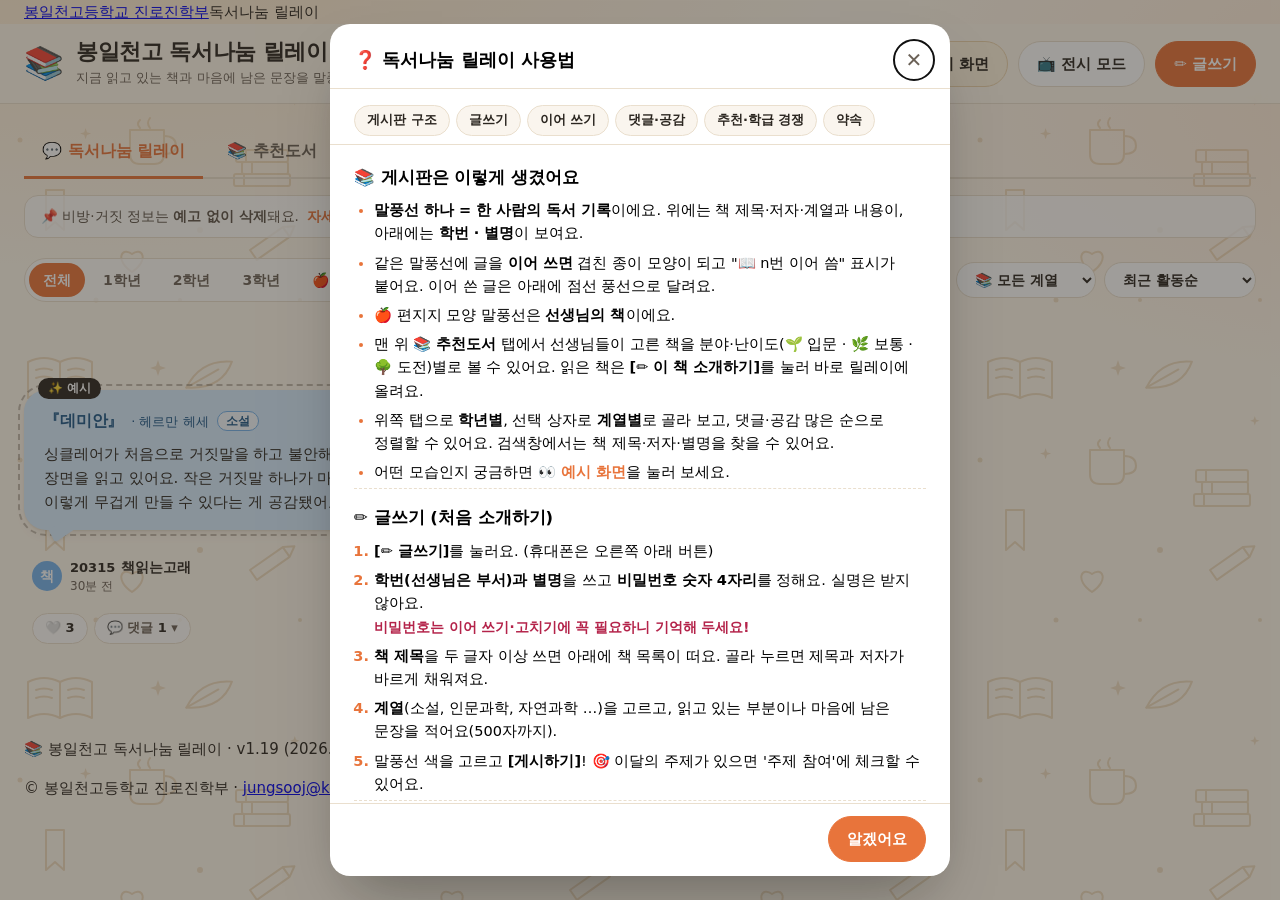
==== index.html @ 6d9e9c43 "진로진학부 공통 스타일 적용: 맨 위 경로 줄, 공통 바닥글, Pretendard를 같은 주소에서 - 글꼴 Pretendard를 jsDelivr 대신 진로진학부 공통 파일 /ass" ====
<!doctype html>
<html lang="ko">
<head>
  <meta charset="utf-8">
  <meta name="viewport" content="width=device-width, initial-scale=1, viewport-fit=cover">
  <meta name="theme-color" content="#fff8ec">
  <meta name="robots" content="noindex, nofollow">
  <title>봉일천고 독서나눔 릴레이</title>
  <link rel="icon" href="img/favicon.svg" type="image/svg+xml">
  <link rel="icon" href="img/favicon-32.png" sizes="32x32" type="image/png">
  <link rel="apple-touch-icon" href="img/apple-touch-icon.png">
  <link rel="stylesheet" href="/assets/site.css?v=1"><!-- 진로진학부 사이트 공통: Pretendard 글꼴·맨 위 경로 줄·바닥글 (2023swhs3rd-a11y.github.io 저장소) -->
  <link rel="stylesheet" href="css/style.css?v=20261029b">
</head>
<body class="board-page">
  <nav class="bon-bar" aria-label="진로진학부 사이트"><div class="bon-bar-in"><a href="/">봉일천고등학교 진로진학부</a><span aria-current="page">독서나눔 릴레이</span></div></nav>
  <header class="topbar">
    <div class="topbar-inner">
      <div class="brand">
        <span class="brand-icon" aria-hidden="true">📚</span>
        <div>
          <h1 id="boardTitle">봉일천고 독서나눔 릴레이</h1>
          <p id="boardSubtitle" class="subtitle"></p>
        </div>
      </div>
      <div class="toolbar">
        <label class="search">
          <span class="sr-only">검색</span>
          <input id="search" type="search" placeholder="책 제목, 저자, 별명 검색" autocomplete="off">
        </label>
        <button class="btn help-btn" type="button" id="helpBtn" title="게시판 사용법">❓ 사용법</button>
        <button class="btn demo-btn" type="button" data-demo-toggle>👀 예시 화면</button>
        <button id="showBtn" class="btn desktop-only" type="button" title="교실 TV에 띄워 말풍선을 하나씩 크게 보여 줘요">📺 전시 모드</button>
        <button id="newBtn" class="btn primary desktop-only" type="button">✏️ 글쓰기</button>
      </div>
    </div>
  </header>

  <main>
    <nav class="main-tabs" role="tablist" aria-label="게시판 메뉴">
      <button type="button" role="tab" data-tab="relay" aria-selected="true">💬 독서나눔 릴레이</button>
      <button type="button" role="tab" data-tab="rec" aria-selected="false">📚 추천도서</button>
    </nav>

    <!-- 추천도서 탭 -->
    <section id="recView" class="rec-view" hidden>
      <div class="rec-head">
        <p class="rec-lead">선생님들이 고른 추천도서예요. 분야와 난이도로 골라 보고, 읽었다면 <b>✏️ 이 책 소개하기</b>로 릴레이에 남겨 주세요.</p>
        <details class="rec-guide">
          <summary>🌱 🌿 🌳 난이도는 어떻게 정했나요?</summary>
          <p>네 가지를 1~3점으로 매겨 더한 점수로 정해요. <b>4~6점 🌱 입문 · 7~9점 🌿 보통 · 10~12점 🌳 도전</b></p>
          <div class="table-wrap"><table class="rec-rubric">
            <thead><tr><th>기준</th><th>1점</th><th>2점</th><th>3점</th></tr></thead>
            <tbody>
              <tr><th>분량</th><td>250쪽 이하</td><td>250~400쪽</td><td>400쪽 넘음</td></tr>
              <tr><th>문장·어휘</th><td>일상어 중심</td><td>개념어가 섞임</td><td>전문 용어·번역 문체</td></tr>
              <tr><th>배경지식</th><td>없어도 읽힘</td><td>교과 수준</td><td>교과를 넘는 지식</td></tr>
              <tr><th>글의 짜임</th><td>이야기 중심</td><td>이야기 + 설명</td><td>논증·이론 중심</td></tr>
            </tbody>
          </table></div>
          <p class="rec-guide-note">‘고1부터’ 같은 <b>대상 학년</b>은 추천 목록을 낸 곳의 표시를 따라요. 난이도는 같은 학년 안에서도 읽기 부담을 비교하기 위한 표시예요.</p>
        </details>
      </div>
      <div class="filter-bar rec-filters">
        <div class="grade-tabs" role="group" aria-label="난이도별 보기">
          <button type="button" data-level="all" aria-pressed="true">전체</button>
          <button type="button" data-level="1" aria-pressed="false">🌱 입문</button>
          <button type="button" data-level="2" aria-pressed="false">🌿 보통</button>
          <button type="button" data-level="3" aria-pressed="false">🌳 도전</button>
        </div>
        <div class="filter-selects">
          <input id="recSearch" type="search" placeholder="제목·저자 검색" aria-label="추천도서 검색" autocomplete="off">
          <select id="recCat" aria-label="분야별 보기" data-categories><option value="">📚 모든 분야</option></select>
          <select id="recSort" aria-label="정렬">
            <option value="new">최근 추가순</option>
            <option value="easy">쉬운 책부터</option>
            <option value="hard">어려운 책부터</option>
            <option value="popular">많이 소개된 순</option>
            <option value="title">가나다순</option>
          </select>
        </div>
      </div>
      <p id="recStatus" class="status" hidden></p>
      <div id="recList" class="rec-list" aria-live="polite"></div>
    </section>

    <div id="relayView">
    <details class="rules-bar">
      <summary>📌 비방·거짓 정보는 <b>예고 없이 삭제</b>돼요. <span class="more">자세히</span></summary>
      <p>독서 나눔이라는 목적에 맞지 않는 글, <b>다른 사람을 비방하는 글</b>, <b>거짓 정보</b> 등은
      관리자가 <b>예고 없이 삭제</b>할 수 있어요. 댓글도 같아요. 서로의 독서를 응원하는 따뜻한 말을 남겨 주세요.</p>
      <p class="rules-note">🏅 <b>독서 배지</b> · 이번 학기에 소개한 책이 3권이면 🥉, 5권이면 🥈, 10권이면 🥇, 서로 다른 계열(기타 제외)의 책을 3가지 이상 소개하면 🌈 배지가 별명 옆에 붙어요.</p>
    </details>
    <div class="board-notice" id="boardNotice" hidden></div>
    <button type="button" class="my-notice" id="myNotice" hidden></button>
    <div class="top-books" id="topBooks" hidden></div>
    <div class="top-books top-classes" id="topClasses" hidden></div>
    <div class="filter-bar" id="filterBar">
      <div class="grade-tabs" role="group" aria-label="학년별 보기">
        <button type="button" data-grade="all" aria-pressed="true">전체</button>
        <button type="button" data-grade="1" aria-pressed="false">1학년</button>
        <button type="button" data-grade="2" aria-pressed="false">2학년</button>
        <button type="button" data-grade="3" aria-pressed="false">3학년</button>
        <button type="button" data-grade="teacher" aria-pressed="false">🍎 선생님</button>
      </div>
      <div class="filter-selects">
        <select id="catFilter" aria-label="계열별 보기"><option value="">📚 모든 계열</option></select>
        <select id="sortSel" aria-label="정렬">
          <option value="recent">최근 활동순</option>
          <option value="new">새 글 순</option>
          <option value="comments">💬 댓글 많은 순</option>
          <option value="likes">❤️ 공감 많은 순</option>
        </select>
      </div>
    </div>
    <div id="demoBanner" class="demo-banner" hidden>
      <span>👀 지금은 <b>예시 화면</b>이에요. 실제 글이 아니라 게시판이 채워지면 어떤 모습인지 보여 드려요.</span>
      <button class="btn small" type="button" data-demo-toggle>← 실제 게시판</button>
    </div>
    <p id="status" class="status" hidden></p>
    <section id="board" class="board" aria-live="polite" aria-busy="true">
      <div class="col"><div class="skeleton"></div><div class="skeleton short"></div></div>
      <div class="col"><div class="skeleton short"></div><div class="skeleton"></div></div>
      <div class="col"><div class="skeleton"></div><div class="skeleton short"></div></div>
    </section>
    </div>
  </main>

  <!-- 교실 전시 모드 -->
  <div id="showcase" class="showcase" hidden role="dialog" aria-label="전시 모드">
    <div class="show-stage" id="showStage"></div>
    <div class="show-bar">
      <span class="show-title" id="showTitle"></span>
      <span class="show-count" id="showCount"></span>
      <button class="btn small" type="button" id="showPrev" aria-label="이전">◀</button>
      <button class="btn small" type="button" id="showPause" aria-label="멈춤">⏸</button>
      <button class="btn small" type="button" id="showNext" aria-label="다음">▶</button>
      <button class="btn small" type="button" id="showClose">✕ 닫기</button>
    </div>
    <div class="show-progress"><span id="showProgress"></span></div>
  </div>

  <footer class="site-footer bon-footer">
    <p>📚 봉일천고 독서나눔 릴레이 · <span data-version></span></p>
    <p>© 봉일천고등학교 진로진학부 · <a href="mailto:jungsooj@korea.kr">jungsooj@korea.kr</a></p>
  </footer>

  <button id="fab" class="fab mobile-only" type="button" aria-label="글쓰기">✏️ 글쓰기</button>

  <!-- 새 글 쓰기 -->
  <dialog id="postDialog" class="sheet">
    <form id="postForm" method="dialog" novalidate>
      <div class="sheet-head">
        <h2>내가 읽고 있는 책 소개하기</h2>
        <button type="button" class="icon-btn" data-close aria-label="닫기">✕</button>
      </div>
      <div class="sheet-body">
        <fieldset>
          <legend>작성자</legend>
          <div class="role-toggle" role="radiogroup" aria-label="작성자 구분">
            <label><input type="radio" name="role" value="student" checked><span>🎒 학생</span></label>
            <label><input type="radio" name="role" value="teacher"><span>🍎 교사</span></label>
          </div>
          <div class="row">
            <label><span data-label id="snoLabel">학번</span> <b class="req">*</b>
              <input name="student_no" inputmode="numeric" maxlength="20" required placeholder="예: 20315">
            </label>
            <label>별명 <b class="req">*</b>
              <input name="author_name" maxlength="20" required placeholder="예: 책읽는고래" autocomplete="off">
            </label>
          </div>
          <div class="row">
            <label>비밀번호 4자리 <b class="req">*</b>
              <input name="pin" type="password" inputmode="numeric" pattern="[0-9]{4}" maxlength="4" required placeholder="숫자 4자리" autocomplete="new-password">
            </label>
          </div>
          <label class="teacher-only">교사 인증 코드 <b class="req">*</b>
            <input name="teacher_code" type="password" maxlength="40" placeholder="관리자에게 받은 교사 인증 코드" autocomplete="off">
          </label>
          <p class="hint">말풍선 아래에 <b>학번(교사는 부서) · 별명</b>이 표시돼요. 실명은 쓰지 마세요.<br>비밀번호는 나중에 내용을 이어 쓸 때 필요해요.</p>
        </fieldset>

        <fieldset>
          <legend>책 소개</legend>
          <div class="row">
            <label>책 제목 <b class="req">*</b>
              <input name="book_title" maxlength="100" required placeholder="책 제목" autocomplete="off">
            </label>
            <label>저자 <b class="req">*</b>
              <input name="book_author" maxlength="50" required placeholder="지은이" autocomplete="off">
            </label>
          </div>
          <label><span data-label>계열</span> <b class="req">*</b>
            <select name="category" required data-categories><option value="">계열을 골라 주세요</option></select>
          </label>
          <label class="topic-join" hidden><input type="checkbox" name="topic_join"> <span>🎯 이달의 주제 <b data-topic></b> 에 참여해요</span></label>
          <label>읽고 있는 내용 · 기억에 남는 문구 <b class="req">*</b>
            <textarea name="quote" maxlength="500" rows="5" required placeholder="지금 읽고 있는 부분이나 마음에 남은 문장을 적어 주세요."></textarea>
            <span class="counter"><span data-count>0</span> / 500</span>
          </label>
        </fieldset>

        <fieldset class="color-field">
          <legend>말풍선 색 <span class="opt">(고르지 않으면 🎲 무작위)</span></legend>
          <div class="swatches" id="swatches"></div>
        </fieldset>
        <p class="teacher-note">🍎 선생님 글은 편지지 모양의 <b>선생님 전용 말풍선</b>으로 보여요.</p>

        <p class="rules-note">📌 독서 나눔 목적에 맞지 않는 글, 타인 비방, 거짓 정보 등은 관리자가 <b>예고 없이 삭제</b>할 수 있어요.</p>
        <p class="form-error" role="alert"></p>
      </div>
      <div class="sheet-foot">
        <button type="button" class="btn" data-close>취소</button>
        <button type="submit" class="btn primary">게시하기</button>
      </div>
    </form>
  </dialog>

  <!-- 이어 쓰기 -->
  <dialog id="addDialog" class="sheet">
    <form id="addForm" method="dialog" novalidate>
      <div class="sheet-head">
        <h2>이어 쓰기</h2>
        <button type="button" class="icon-btn" data-close aria-label="닫기">✕</button>
      </div>
      <div class="sheet-body">
        <p class="add-target" id="addTarget"></p>
        <label>비밀번호 4자리 <b class="req">*</b>
          <input name="pin" type="password" inputmode="numeric" pattern="[0-9]{4}" maxlength="4" required placeholder="처음 글 쓸 때 정한 숫자 4자리" autocomplete="off">
        </label>
        <div class="row">
          <label>책 제목 <b class="req">*</b>
            <input name="book_title" maxlength="100" required autocomplete="off">
          </label>
          <label>저자 <b class="req">*</b>
            <input name="book_author" maxlength="50" required autocomplete="off">
          </label>
        </div>
        <label>계열
          <select name="category" data-categories></select>
        </label>
        <label class="topic-join" hidden><input type="checkbox" name="topic_join"> <span>🎯 이달의 주제 <b data-topic></b> 에 참여해요</span></label>
        <p class="hint">같은 책을 계속 읽고 있다면 그대로 두고, 다른 책으로 넘어갔다면 바꿔 주세요.</p>
        <label>더 읽은 내용 · 새로 남은 문구 <b class="req">*</b>
          <textarea name="quote" maxlength="500" rows="5" required placeholder="새로 읽은 부분이나 생각을 적어 주세요."></textarea>
          <span class="counter"><span data-count>0</span> / 500</span>
        </label>
        <p class="form-error" role="alert"></p>
      </div>
      <div class="sheet-foot">
        <button type="button" class="btn" data-close>취소</button>
        <button type="submit" class="btn primary">이어 쓰기</button>
      </div>
    </form>
  </dialog>

  <!-- 내 글 고치기·지우기 -->
  <dialog id="editDialog" class="sheet">
    <form id="editForm" method="dialog" novalidate>
      <div class="sheet-head">
        <h2>내 글 고치기 · 지우기</h2>
        <button type="button" class="icon-btn" data-close aria-label="닫기">✕</button>
      </div>
      <div class="sheet-body">
        <p class="add-target" id="editTarget"></p>
        <label>비밀번호 4자리 <b class="req">*</b>
          <input name="pin" type="password" inputmode="numeric" pattern="[0-9]{4}" maxlength="4" required placeholder="처음 글 쓸 때 정한 숫자 4자리" autocomplete="off">
        </label>
        <label id="entryPick"><span data-label>고칠 글</span>
          <select name="entry"></select>
        </label>
        <div class="row">
          <label>책 제목 <b class="req">*</b>
            <input name="book_title" maxlength="100" required autocomplete="off">
          </label>
          <label>저자 <b class="req">*</b>
            <input name="book_author" maxlength="50" required autocomplete="off">
          </label>
        </div>
        <label>계열
          <select name="category" data-categories></select>
        </label>
        <label>내용 <b class="req">*</b>
          <textarea name="quote" maxlength="500" rows="5" required></textarea>
          <span class="counter"><span data-count>0</span> / 500</span>
        </label>
        <p class="form-error" role="alert"></p>
      </div>
      <div class="sheet-foot">
        <button type="button" class="btn danger" id="deleteBtn">이 글 지우기</button>
        <span class="spacer"></span>
        <button type="button" class="btn" data-close>취소</button>
        <button type="submit" class="btn primary">고친 내용 저장</button>
      </div>
    </form>
  </dialog>

  <!-- 사용법 -->
  <dialog id="helpDialog" class="sheet help-sheet">
    <form method="dialog">
      <div class="sheet-head">
        <h2>❓ 독서나눔 릴레이 사용법</h2>
        <button type="button" class="icon-btn" data-close aria-label="닫기">✕</button>
      </div>
      <div class="sheet-body help-body">
        <nav class="help-toc" aria-label="사용법 목차">
          <a href="#h-board">게시판 구조</a><a href="#h-write">글쓰기</a><a href="#h-add">이어 쓰기</a>
          <a href="#h-comment">댓글·공감</a><a href="#h-rank">추천·학급 경쟁</a><a href="#h-rule">약속</a>
        </nav>

        <section id="h-board">
          <h3>📚 게시판은 이렇게 생겼어요</h3>
          <ul>
            <li><b>말풍선 하나 = 한 사람의 독서 기록</b>이에요. 위에는 책 제목·저자·계열과 내용이, 아래에는 <b>학번 · 별명</b>이 보여요.</li>
            <li>같은 말풍선에 글을 <b>이어 쓰면</b> 겹친 종이 모양이 되고 "📖 n번 이어 씀" 표시가 붙어요. 이어 쓴 글은 아래에 점선 풍선으로 달려요.</li>
            <li>🍎 편지지 모양 말풍선은 <b>선생님의 책</b>이에요.</li>
            <li>맨 위 <b>📚 추천도서</b> 탭에서 선생님들이 고른 책을 분야·난이도(🌱 입문 · 🌿 보통 · 🌳 도전)별로 볼 수 있어요. 읽은 책은 <b>[✏️ 이 책 소개하기]</b>를 눌러 바로 릴레이에 올려요.</li>
            <li>위쪽 탭으로 <b>학년별</b>, 선택 상자로 <b>계열별</b>로 골라 보고, 댓글·공감 많은 순으로 정렬할 수 있어요. 검색창에서는 책 제목·저자·별명을 찾을 수 있어요.</li>
            <li>어떤 모습인지 궁금하면 <button type="button" class="link-btn" data-demo-help>👀 예시 화면</button>을 눌러 보세요.</li>
          </ul>
        </section>

        <section id="h-write">
          <h3>✏️ 글쓰기 (처음 소개하기)</h3>
          <ol>
            <li><b>[✏️ 글쓰기]</b>를 눌러요. (휴대폰은 오른쪽 아래 버튼)</li>
            <li><b>학번(선생님은 부서)과 별명</b>을 쓰고 <b>비밀번호 숫자 4자리</b>를 정해요. 실명은 받지 않아요.
              <span class="help-warn">비밀번호는 이어 쓰기·고치기에 꼭 필요하니 기억해 두세요!</span></li>
            <li><b>책 제목</b>을 두 글자 이상 쓰면 아래에 책 목록이 떠요. 골라 누르면 제목과 저자가 바르게 채워져요.</li>
            <li><b>계열</b>(소설, 인문과학, 자연과학 …)을 고르고, 읽고 있는 부분이나 마음에 남은 문장을 적어요(500자까지).</li>
            <li>말풍선 색을 고르고 <b>[게시하기]</b>! 🎯 이달의 주제가 있으면 '주제 참여'에 체크할 수 있어요.</li>
          </ol>
        </section>

        <section id="h-add">
          <h3>➕ 이어 쓰기 · 고치기</h3>
          <ul>
            <li>책을 더 읽었다면 새 말풍선을 만들지 말고 <b>내 말풍선의 [+ 이어 쓰기]</b>를 눌러 계속 기록해요. 처음에 정한 비밀번호를 넣으면 돼요.</li>
            <li>다른 책으로 넘어갔다면 이어 쓰기 창에서 <b>책 제목만 바꿔</b> 적어요. 한 말풍선에 내 독서 기록이 차곡차곡 쌓여요.</li>
            <li>잘못 쓴 글은 <b>[✎ 수정]</b>에서 비밀번호를 넣고 고치거나 지울 수 있어요.</li>
            <li>비밀번호를 잊었다면 선생님께 말씀드려 새 비밀번호를 받으세요.</li>
          </ul>
        </section>

        <section id="h-comment">
          <h3>💬 댓글 · ❤️ 공감 · 🚩 신고</h3>
          <ul>
            <li>말풍선 아래 <b>[💬 댓글]</b>을 누르면 댓글을 보고 남길 수 있어요. 학번·별명·비밀번호 4자리를 넣고, 같은 비밀번호로 내 댓글을 지울 수 있어요.</li>
            <li>선생님 댓글에는 <span class="role-chip">🍎 선생님</span> 표시가 붙어요.</li>
            <li><b>❤️</b>를 눌러 친구의 독서를 응원해요. 한 번 더 누르면 취소돼요.</li>
            <li>내 말풍선에 새 댓글이 달리면 <b>같은 기기</b>에서 게시판 위에 알림이 떠요.</li>
            <li>비방하거나 목적에 맞지 않는 글은 <b>🚩</b>로 선생님께 알려 주세요. 신고한 사람은 공개되지 않아요.
              신고가 3건 모이면 선생님이 확인할 때까지 잠시 가려져요.</li>
          </ul>
        </section>

        <section id="h-rank">
          <h3>🏆 추천 · 배지 · 학급 경쟁</h3>
          <ul>
            <li><span class="pin-tag small">📌 선생님 추천</span> 선생님이 고른 글은 게시판 <b>맨 위</b>에 걸려요.</li>
            <li><b>🏆 많이 소개된 책</b>: 여러 친구가 소개한 책 TOP 5예요. 누르면 그 책 글만 모아 봐요.</li>
            <li><b>🏫 참여 많은 반</b>: 글을 쓴 학생이 많은 반 TOP 3를 보여 줘요. 우리 반 친구들이 많이 참여할수록 순위가 올라가요!</li>
            <li><b>🏅 독서 배지</b>: 이번 학기에 소개한 책이 3권이면 🥉, 5권이면 🥈, 10권이면 🥇, 서로 다른 계열 3가지 이상이면 🌈가 별명 옆에 붙어요.</li>
            <li><b>🎯 이달의 주제</b>: 주제가 있는 달에는 게시판 위 [주제 글만 보기]로 주제 참여 글을 모아 볼 수 있어요.</li>
          </ul>
        </section>

        <section id="h-rule">
          <h3>🤝 우리의 약속</h3>
          <ul>
            <li>학번과 별명이 함께 공개돼요. 실명이나 다른 사람을 떠올리게 하는 별명은 쓰지 않아요.</li>
            <li>비방, 거짓 정보, 독서와 관계없는 글은 <b>예고 없이 삭제</b>될 수 있어요.</li>
            <li>서로의 독서를 응원하는 따뜻한 말을 남겨요. 😊</li>
          </ul>
        </section>
      </div>
      <div class="sheet-foot">
        <span class="spacer"></span>
        <button type="button" class="btn primary" data-close>알겠어요</button>
      </div>
    </form>
  </dialog>

  <script src="js/config.js?v=20261029a"></script>
  <script src="js/common.js?v=20261029a"></script>
  <script src="js/examples.js?v=20261029a"></script>
  <script src="js/board.js?v=20261029a"></script>
  <script src="js/recommend.js?v=20261029a"></script>
</body>
</html>
---- css/style.css ----
/* ===== 기본 ===== */
:root {
  --paper: #fff8ec;
  --ink: #2b2620;
  --muted: #6b6157;
  --line: #eadfce;
  --card: #ffffff;
  --accent: #e8743b;
  --accent-ink: #ffffff;
  --danger: #c63d2f;
  --radius: 22px;
  /* 글꼴은 진로진학부 공통 Pretendard(/assets/site.css) */
  --font: var(--bon-font, -apple-system, BlinkMacSystemFont, "Apple SD Gothic Neo", "Malgun Gothic", "맑은 고딕", system-ui, sans-serif);
}

* { box-sizing: border-box; }
html { -webkit-text-size-adjust: 100%; }
body {
  margin: 0;
  background-color: var(--paper);
  background-image:
    radial-gradient(1200px 600px at 10% -10%, rgba(255, 214, 165, .45), transparent 60%),
    radial-gradient(900px 500px at 110% 10%, rgba(255, 190, 150, .25), transparent 60%),
    url("../img/bg-pattern.svg");
  background-attachment: fixed, fixed, scroll;
  color: var(--ink);
  font-family: var(--font);
  font-size: 15px;
  line-height: 1.6;
  word-break: keep-all;
  overflow-wrap: anywhere;
}
button, input, textarea, select { font: inherit; color: inherit; }
.sr-only {
  position: absolute; width: 1px; height: 1px; overflow: hidden;
  clip: rect(0 0 0 0); white-space: nowrap;
}
[hidden] { display: none !important; }

/* ===== 말풍선 색상 ===== */
.c-yellow   { --bg: #fff3b0; --bd: #e9c94a; --tone: #7a5d00; }
.c-pink     { --bg: #ffd9e2; --bd: #f08aa5; --tone: #8f2a47; }
.c-sky      { --bg: #d6ecff; --bd: #74b2ec; --tone: #1d5788; }
.c-mint     { --bg: #d3f5e9; --bd: #5fc9a3; --tone: #146b4f; }
.c-lavender { --bg: #e7ddff; --bd: #a58cf0; --tone: #4b329a; }
.c-peach    { --bg: #ffe2cc; --bd: #f3a06b; --tone: #8a4313; }
.c-lime     { --bg: #e6f6c4; --bd: #a3cf4f; --tone: #4b6a0e; }
.c-gray     { --bg: #ebe9e6; --bd: #b0aaa2; --tone: #4a4540; }

/* ===== 버튼 ===== */
.btn {
  border: 1px solid var(--line); background: var(--card);
  padding: 10px 18px; border-radius: 999px; cursor: pointer;
  font-weight: 600; white-space: nowrap;
}
.btn:hover { background: #fbf4e8; }
.btn.primary { background: var(--accent); border-color: var(--accent); color: var(--accent-ink); }
.btn.primary:hover { filter: brightness(1.05); }
.btn.danger { color: var(--danger); border-color: #f0c5bf; }
.btn:disabled { opacity: .55; cursor: wait; }
.btn.small { padding: 5px 12px; font-size: 13px; }
.icon-btn {
  border: 0; background: transparent; font-size: 20px; width: 40px; height: 40px;
  border-radius: 50%; cursor: pointer; color: var(--muted);
}
.icon-btn:hover { background: rgba(0,0,0,.05); }
.link-btn {
  border: 0; background: transparent; color: var(--tone, var(--accent));
  font-weight: 700; cursor: pointer; padding: 6px 4px; margin-left: auto; font-size: 14px;
}
.link-btn:hover { text-decoration: underline; }

/* ===== 상단 바 ===== */
.topbar {
  position: sticky; top: 0; z-index: 10;
  background: rgba(255, 248, 236, .92);
  backdrop-filter: blur(8px); -webkit-backdrop-filter: blur(8px);
  border-bottom: 1px solid var(--line);
}
.topbar-inner {
  max-width: 1400px; margin: 0 auto; padding: 14px 24px;
  display: flex; align-items: center; gap: 16px; justify-content: space-between;
}
.brand { display: flex; align-items: center; gap: 12px; min-width: 0; }
.brand-icon { font-size: 32px; }
.brand h1 { margin: 0; font-size: 22px; line-height: 1.25; letter-spacing: -0.02em; }
.subtitle { margin: 2px 0 0; color: var(--muted); font-size: 13px; }
.toolbar { display: flex; gap: 10px; align-items: center; }
.search input {
  width: 260px; padding: 10px 16px; border-radius: 999px;
  border: 1px solid var(--line); background: var(--card);
}
.search input:focus { outline: 2px solid var(--accent); outline-offset: 1px; }

main { max-width: 1400px; margin: 0 auto; padding: 24px; }
.status { text-align: center; color: var(--muted); margin: 32px 0; }

/* ===== 게시판 (PC: 여러 줄 벽돌 배치) ===== */
.board { display: flex; gap: 24px; align-items: flex-start; }
.board .col { flex: 1 1 0; min-width: 0; }
.post { margin: 0 0 28px; animation: pop .25s ease-out; }
@keyframes pop { from { opacity: 0; transform: translateY(6px); } }

/* 첫 말풍선 */
.bubble.main {
  position: relative;
  background: var(--bg);
  border-radius: var(--radius);
  padding: 18px 20px 16px;
  box-shadow: 0 1px 2px rgba(60, 40, 10, .08), 0 6px 16px -8px rgba(60, 40, 10, .2);
}
.bubble.main::after { /* 말풍선 꼬리 */
  content: ""; position: absolute; left: 26px; bottom: -11px;
  width: 22px; height: 22px; background: var(--bg);
  border-bottom-right-radius: 4px;
  transform: skewX(-25deg) rotate(45deg) scale(.8);
  box-shadow: 3px 3px 4px -2px rgba(60, 40, 10, .12);
}
/* 이어 쓴 게시물: 겹친 종이처럼 + 테두리 강조 */
.post.has-more .bubble.main {
  border: 2px solid var(--bd);
  box-shadow: 6px 6px 0 -2px var(--bg), 6px 6px 0 0 var(--bd),
              0 6px 16px -8px rgba(60, 40, 10, .25);
}
.post.has-more .bubble.main::after { display: none; }

.badge {
  position: absolute; top: -12px; right: 14px;
  background: var(--card); color: var(--tone);
  border: 2px solid var(--bd); border-radius: 999px;
  font-size: 12px; font-weight: 700; padding: 1px 10px;
}
.book { display: flex; flex-wrap: wrap; align-items: baseline; gap: 2px 8px; margin-bottom: 8px; }
.book-title { font-weight: 800; font-size: 16px; color: var(--tone); letter-spacing: -0.01em; }
.book-author { font-size: 13px; color: var(--tone); }
.book-author::before { content: "· "; }
.quote { margin: 0; white-space: pre-wrap; font-size: 15px; }

/* 이어 쓴 말풍선: 점선 테두리 · 들여쓰기 · 작은 꼬리 방울 */
.thread { list-style: none; margin: 18px 0 0 18px; padding: 0; display: grid; gap: 14px; }
.bubble.more {
  position: relative;
  background: var(--card);
  border: 2px dashed var(--bd);
  border-radius: 6px 20px 20px 20px;
  padding: 12px 16px;
}
.bubble.more::before, .bubble.more::after { /* 생각 방울 */
  content: ""; position: absolute; border-radius: 50%;
  background: var(--card); border: 2px solid var(--bd);
}
.bubble.more::before { width: 10px; height: 10px; left: -14px; top: 4px; }
.bubble.more::after { width: 6px; height: 6px; left: -22px; top: -6px; }
.bubble.more .quote { font-size: 14.5px; }
.bubble.more .book-title { font-size: 14.5px; }
.more-label { display: block; font-size: 12px; font-weight: 700; color: var(--tone); margin-bottom: 4px; }

/* 작성자 줄 */
.who {
  display: flex; align-items: center; gap: 8px;
  margin-top: 16px; padding-left: 8px; font-size: 13px; color: var(--muted);
}
.ident { flex: 1; min-width: 0; line-height: 1.35; }
.ident-line { display: flex; flex-wrap: wrap; align-items: baseline; gap: 0 6px; }
.ident .sno { font-weight: 700; color: var(--ink); font-variant-numeric: tabular-nums; }
.ident time { font-size: 12px; }
.role-chip {
  background: #b5532f; color: #fff; font-size: 11.5px; font-weight: 800;
  padding: 1px 8px; border-radius: 999px; margin-right: 2px; align-self: center;
}
.post:not(.has-more) .who { margin-top: 18px; }
.avatar {
  width: 30px; height: 30px; border-radius: 50%; flex: none;
  display: grid; place-items: center;
  background: var(--bd); color: #fff; font-weight: 800; font-size: 14px;
}
.who .name { font-weight: 700; color: var(--ink); font-size: 14px; }

/* 게시 규칙 안내 (한 줄로 접어 두고 '자세히'로 펼침) */
.rules-bar {
  margin: 0 0 20px; padding: 10px 16px; border-radius: 14px;
  background: rgba(255, 255, 255, .75); border: 1px solid var(--line);
  font-size: 13.5px; color: #5c5248; line-height: 1.55;
}
.rules-bar summary { cursor: pointer; list-style: none; }
.rules-bar summary::-webkit-details-marker { display: none; }
.rules-bar summary .more { color: var(--accent); font-weight: 700; margin-left: 4px; white-space: nowrap; }
.rules-bar[open] summary .more { display: none; }
.rules-bar p { margin: 6px 0 0; }
.rules-note { font-size: 12.5px; color: var(--muted); background: #faf5ee; border-radius: 10px; padding: 8px 10px; margin: 10px 0 0; }

/* 예시 말풍선 */
.post.example .bubble.main { outline: 2px dashed rgba(122, 111, 99, .45); outline-offset: 4px; }
.example-tag {
  position: absolute; top: -12px; left: 14px;
  background: var(--ink); color: #fff; border-radius: 999px;
  font-size: 12px; font-weight: 800; padding: 1px 10px;
}
.post.example .link-btn { opacity: .6; }

/* 예시 화면 */
.demo-btn { background: #fff4df; border-color: #ecd3ac; }
.demo-banner {
  display: flex; align-items: center; justify-content: space-between; gap: 12px; flex-wrap: wrap;
  background: #fff1d6; border: 1px solid #efcf98; border-radius: 16px;
  padding: 12px 16px; margin-bottom: 24px; font-size: 14px;
}
body.demo-mode .fab, body.demo-mode #newBtn { opacity: .5; }

/* ===== 선생님 말풍선: 편지지 모양 · 고정 색 ===== */
.post.teacher {
  --bg: #fffaf0; --bd: #c8955f; --tone: #8a4b1f;
}
.post.teacher .bubble.main {
  border: 2px solid var(--bd);
  border-radius: 10px 26px 10px 26px;
  padding-top: 28px;
  background: var(--bg);
  box-shadow: 0 2px 0 #e9d3b4, 0 10px 22px -10px rgba(120, 70, 20, .45);
}
.post.teacher .bubble.main::after { border-right: 2px solid var(--bd); border-bottom: 2px solid var(--bd); bottom: -12px; }
.post.teacher.has-more .bubble.main { box-shadow: 6px 6px 0 -2px var(--bg), 6px 6px 0 0 var(--bd), 0 10px 22px -10px rgba(120, 70, 20, .45); }
/* 편지지 줄: 글줄마다 아래에 밑줄이 생깁니다 */
.post.teacher .quote {
  line-height: 28px;
  background: repeating-linear-gradient(transparent 0 26px, rgba(200, 149, 95, .35) 26px 27px, transparent 27px 28px);
}
@media (max-width: 640px) { .post.teacher .quote { line-height: 30px; background-size: 100% 30px;
  background-image: repeating-linear-gradient(transparent 0 28px, rgba(200, 149, 95, .35) 28px 29px, transparent 29px 30px); } }
.post.teacher .avatar { background: #fbe3cf; border: 2px solid var(--bd); font-size: 15px; }
.teacher-tag {
  position: absolute; top: -13px; left: 16px;
  background: #b5532f; color: #fff; border-radius: 6px 6px 6px 0;
  font-size: 12px; font-weight: 800; padding: 2px 10px;
  box-shadow: 0 2px 0 #8a3a1e;
}
dialog.sheet.teacher .sheet-head { background: #fff1de; }

/* 학생/교사 선택 */
.role-toggle {
  display: grid; grid-template-columns: 1fr 1fr; gap: 0;
  background: #f6eee2; border-radius: 14px; padding: 4px; margin-bottom: 12px;
}
.sheet .role-toggle label { margin: 0; cursor: pointer; }
.role-toggle input { position: absolute; opacity: 0; pointer-events: none; }
.role-toggle span {
  display: block; text-align: center; padding: 9px; border-radius: 10px;
  font-weight: 700; color: var(--muted); font-size: 15px;
}
.role-toggle input:checked + span { background: #fff; color: var(--ink); box-shadow: 0 1px 4px rgba(0,0,0,.12); }
.role-toggle input[value="teacher"]:checked + span { background: #b5532f; color: #fff; }
.role-toggle input:focus-visible + span { outline: 2px solid var(--accent); }
.teacher-note { display: none; background: #fff1de; border: 1px solid #ecc99b; border-radius: 12px; padding: 10px 12px; font-size: 13.5px; }
form.is-teacher .color-field { display: none; }
.teacher-only { display: none !important; }
form.is-teacher .teacher-only { display: block !important; }

/* 이어 쓰기 · 수정 버튼 */
.who-actions { display: flex; flex-direction: column; align-items: flex-end; margin-left: auto; }
.who-actions .link-btn { margin-left: 0; }
.mini-btn {
  border: 0; background: transparent; color: var(--muted); cursor: pointer;
  font-size: 12px; padding: 2px 4px;
}
.mini-btn:hover { color: var(--ink); text-decoration: underline; }
.sheet-foot .spacer { flex: 1; }
.sheet select {
  display: block; width: 100%; margin-top: 4px; padding: 10px 12px;
  border: 1px solid #ddd2c2; border-radius: 12px; background: #fffdf9; font-size: 16px;
}
form.is-teacher .teacher-note { display: block; }

/* 글쓰기 버튼 (모바일) */
.fab {
  position: fixed; right: 16px; bottom: calc(16px + env(safe-area-inset-bottom));
  z-index: 20; border: 0; border-radius: 999px;
  background: var(--accent); color: #fff; font-weight: 800; font-size: 17px;
  padding: 15px 22px; box-shadow: 0 8px 20px -6px rgba(232, 116, 59, .7);
  cursor: pointer;
}
.mobile-only { display: none; }

/* ===== 글쓰기 창 ===== */
dialog.sheet {
  width: min(620px, calc(100vw - 32px)); max-height: calc(100dvh - 48px);
  padding: 0; border: 0; border-radius: 20px; background: var(--card);
  box-shadow: 0 30px 60px -20px rgba(0,0,0,.35);
}
dialog.sheet::backdrop { background: rgba(43, 38, 32, .45); }
dialog.sheet[open] { display: flex; }
dialog.sheet form { display: flex; flex-direction: column; width: 100%; max-height: inherit; }
.sheet-head {
  display: flex; align-items: center; justify-content: space-between;
  padding: 16px 16px 8px 24px; border-bottom: 1px solid var(--line);
}
.sheet-head h2 { margin: 0; font-size: 18px; }
.sheet-body { padding: 8px 24px 4px; overflow-y: auto; }
.sheet-foot {
  display: flex; justify-content: flex-end; gap: 8px;
  padding: 12px 24px calc(14px + env(safe-area-inset-bottom)); border-top: 1px solid var(--line);
}
dialog.sheet[class*="c-"] .sheet-head { background: var(--bg); border-radius: 20px 20px 0 0; }

fieldset { border: 0; margin: 12px 0 6px; padding: 0; }
legend { font-weight: 800; font-size: 14px; color: var(--accent); margin-bottom: 6px; padding: 0; }
.sheet label { display: block; font-size: 13.5px; font-weight: 600; margin-bottom: 10px; position: relative; }
.row { display: grid; grid-template-columns: 1fr 1fr; gap: 0 12px; }
.req { color: var(--danger); font-weight: 700; }
.opt { color: var(--muted); font-weight: 400; }
.sheet input, .sheet textarea {
  display: block; width: 100%; margin-top: 4px;
  padding: 10px 12px; border: 1px solid #ddd2c2; border-radius: 12px; background: #fffdf9;
  font-size: 16px; /* iOS 확대 방지 */
}
.sheet textarea { resize: vertical; min-height: 120px; line-height: 1.6; }
.sheet input:focus, .sheet textarea:focus { outline: 2px solid var(--accent); outline-offset: 0; border-color: transparent; }
.counter { position: absolute; right: 10px; bottom: 6px; font-size: 12px; color: var(--muted); font-weight: 400; pointer-events: none; }
.hint { font-size: 12.5px; color: var(--muted); margin: 0 0 6px; }
.form-error { color: var(--danger); font-weight: 700; font-size: 14px; min-height: 1.2em; margin: 6px 0; }
.add-target { margin: 10px 0 12px; font-weight: 600; }

.swatches { display: flex; flex-wrap: wrap; gap: 10px; }
.swatch {
  width: 42px; height: 42px; border-radius: 50% 50% 50% 8px; margin: 0 !important;
  background: var(--bg); border: 2px solid var(--bd); cursor: pointer;
  display: grid; place-items: center;
}
.swatch input { position: absolute; opacity: 0; pointer-events: none; }
.swatch:has(input:checked) { outline: 3px solid var(--ink); outline-offset: 2px; }
.swatch:has(input:checked)::after { content: "✓"; font-weight: 900; color: var(--tone); }
.swatch.random { background: conic-gradient(#fff3b0, #ffd6e0, #cfe8ff, #c9f2dd, #e3d7ff, #fff3b0); border-color: #d8cdbd; font-size: 20px; }
.swatch.random:has(input:checked) > span[aria-hidden] { display: none; }
.swatch:has(input:focus-visible) { outline: 3px solid var(--accent); outline-offset: 2px; }

/* 긴 글 접기 */
.quote.clamp {
  display: -webkit-box; -webkit-line-clamp: 6; -webkit-box-orient: vertical; overflow: hidden;
}
.more-read {
  border: 0; background: transparent; color: var(--tone, var(--accent)); font-weight: 700;
  cursor: pointer; padding: 4px 0 0; font-size: 13.5px;
}
.more-read:hover { text-decoration: underline; }

/* 방금 쓴 말풍선 강조 */
.post.flash .bubble.main { animation: flash 2.4s ease-out; }
@keyframes flash {
  0%, 30% { box-shadow: 0 0 0 4px var(--accent), 0 10px 26px -6px rgba(232, 116, 59, .6); }
  100% { box-shadow: 0 0 0 0 rgba(232, 116, 59, 0); }
}

/* 댓글 */
.comments-wrap { margin: 8px 0 0 8px; }
.comment-toggle {
  border: 1px solid var(--line); background: rgba(255, 255, 255, .8); color: var(--muted);
  border-radius: 999px; padding: 4px 12px; font-size: 13px; font-weight: 600; cursor: pointer;
}
.comment-toggle b { color: var(--ink); }
.comment-toggle:hover { background: #fff; color: var(--ink); }
.comments-wrap.open .comment-toggle { background: #fff; border-color: var(--bd, var(--line)); }
.comments-wrap.open {
  background: rgba(255, 255, 255, .88); border: 1px solid var(--line); border-radius: 16px;
  padding: 8px 10px 10px; margin-left: 0;
}
.comment-list { list-style: none; margin: 8px 0 0; padding: 0; display: grid; gap: 8px; }
.comment { border-left: 3px solid var(--bd, var(--line)); padding: 2px 0 2px 10px; font-size: 14px; }
.comment p { margin: 2px 0 0; white-space: pre-wrap; }
.comment-meta { display: flex; flex-wrap: wrap; align-items: baseline; gap: 0 6px; font-size: 12.5px; color: var(--muted); }
.comment-meta b { color: var(--ink); }
.comment-actions { margin-left: auto; white-space: nowrap; }
.comment-empty { color: var(--muted); font-size: 13px; padding: 2px 0; }
.comment-form { margin-top: 10px; }
.comment-form input, .comment-form textarea {
  width: 100%; min-width: 0; padding: 7px 10px; border: 1px solid #ddd2c2; border-radius: 10px;
  background: #fffdf9; font-size: 14px;
}
.comment-form input:focus, .comment-form textarea:focus { outline: 2px solid var(--accent); border-color: transparent; }
.comment-fields { display: grid; grid-template-columns: 1fr 1fr 88px; gap: 6px; margin-bottom: 6px; }
.comment-row { display: flex; gap: 6px; align-items: stretch; }
.comment-row textarea { resize: vertical; min-height: 40px; line-height: 1.5; }
.comment-row .btn { flex: none; }
.comment-form .form-error { font-size: 13px; margin: 4px 0 0; min-height: 0; }

/* 책 계열 */
.cat-chip {
  font-size: 11.5px; font-weight: 700; color: var(--tone, var(--muted));
  background: rgba(255, 255, 255, .7); border: 1px solid var(--bd, var(--line));
  border-radius: 999px; padding: 0 8px; line-height: 1.6; align-self: center;
}

/* 공감 · 댓글 · 신고 줄 */
.react-row { display: flex; align-items: center; gap: 6px; }
.like-btn {
  border: 1px solid var(--line); background: rgba(255, 255, 255, .8); color: var(--muted);
  border-radius: 999px; padding: 4px 12px; font-size: 13px; font-weight: 600; cursor: pointer;
}
.like-btn b { color: var(--ink); }
.like-btn.on { background: #ffe8ec; border-color: #f3a3b4; color: #b4234a; }
.like-btn.on b { color: #b4234a; }
.like-btn:hover { background: #fff; }
.like-btn.on:hover { background: #ffdbe2; }
.report-btn {
  margin-left: auto; border: 0; background: transparent; cursor: pointer;
  font-size: 14px; opacity: .45; padding: 4px 6px; border-radius: 8px;
}
.report-btn:hover { opacity: 1; background: rgba(0, 0, 0, .05); }

/* 학년 탭 · 계열 · 정렬 */
.filter-bar { display: flex; flex-wrap: wrap; align-items: center; justify-content: space-between; gap: 10px; margin: 0 0 22px; }
.grade-tabs { display: flex; gap: 4px; background: rgba(255, 255, 255, .7); border: 1px solid var(--line); border-radius: 999px; padding: 4px; }
.grade-tabs button {
  border: 0; background: transparent; border-radius: 999px; padding: 6px 14px;
  font-weight: 700; font-size: 14px; color: var(--muted); cursor: pointer; white-space: nowrap;
}
.grade-tabs button[aria-pressed="true"] { background: var(--accent); color: #fff; }
.grade-tabs button:not([aria-pressed="true"]):hover { background: #fbf0e0; color: var(--ink); }
.filter-selects { display: flex; gap: 8px; }
.filter-selects select {
  border: 1px solid var(--line); background: var(--card); border-radius: 999px;
  padding: 8px 14px; font-weight: 600; font-size: 14px; cursor: pointer;
}

/* 책 제목 자동완성 */
.book-suggest {
  position: absolute; left: 0; right: 0; top: 100%; z-index: 30; margin: 4px 0 0; padding: 4px;
  list-style: none; background: #fff; border: 1px solid #ddd2c2; border-radius: 12px;
  box-shadow: 0 12px 28px -10px rgba(60, 40, 10, .35); max-height: 320px; overflow-y: auto;
}
.bs-item { display: flex; align-items: center; gap: 10px; padding: 6px 8px; border-radius: 8px; cursor: pointer; font-weight: 400; }
.bs-item:hover, .bs-item.active { background: #fff3e4; }
.bs-item img, .bs-noimg { width: 32px; height: 44px; flex: none; border-radius: 3px; object-fit: cover; background: #f3ece0; display: grid; place-items: center; font-size: 16px; }
.bs-text { display: flex; flex-direction: column; min-width: 0; line-height: 1.35; }
.bs-text b { font-size: 14.5px; }
.bs-text small { color: var(--muted); font-size: 12.5px; overflow: hidden; text-overflow: ellipsis; white-space: nowrap; }
.bs-tag { margin-left: auto; flex: none; font-size: 11px; font-weight: 700; color: var(--accent); border: 1px solid #f3c6aa; border-radius: 999px; padding: 0 7px; }

/* 많이 소개된 책 */
.top-books { display: flex; flex-wrap: wrap; align-items: center; gap: 6px 8px; margin: 0 0 14px; }
.top-label { font-weight: 800; font-size: 14px; margin-right: 2px; white-space: nowrap; }
.top-book {
  border: 1px solid #ecd3ac; background: #fff8ea; border-radius: 999px; padding: 4px 12px 4px 5px;
  font-size: 13.5px; font-weight: 600; cursor: pointer; white-space: nowrap;
}
.top-book b {
  display: inline-grid; place-items: center; width: 20px; height: 20px; margin-right: 4px;
  border-radius: 50%; background: var(--accent); color: #fff; font-size: 12px;
}
.top-book small { color: var(--muted); font-weight: 600; }
.top-book:hover { background: #fff1d6; }
.top-book.on { background: var(--accent); border-color: var(--accent); color: #fff; }
.top-book.on small { color: #ffe9dc; }
.top-book.on b { background: #fff; color: var(--accent); }

/* 교실 전시 모드 */
.showcase {
  position: fixed; inset: 0; z-index: 200; display: flex; flex-direction: column;
  background-color: var(--paper);
  background-image: radial-gradient(1200px 600px at 10% -10%, rgba(255, 214, 165, .5), transparent 60%), url("../img/bg-pattern.svg");
}
body.show-open { overflow: hidden; }
.show-stage { flex: 1; display: grid; place-items: center; padding: 4vh 6vw 2vh; min-height: 0; }
.show-card {
  position: relative; width: min(1100px, 100%); max-height: 100%; overflow: auto;
  background: var(--bg); border-radius: 40px; padding: 5vh 5vw 4vh;
  box-shadow: 0 2px 4px rgba(60, 40, 10, .08), 0 20px 50px -20px rgba(60, 40, 10, .35);
  animation: pop .35s ease-out;
}
.show-card.teacher { --bg: #fffaf0; --bd: #c8955f; --tone: #8a4b1f; border: 3px solid var(--bd); border-radius: 18px 48px 18px 48px; }
.show-card .teacher-tag { font-size: 18px; top: -18px; left: 30px; padding: 4px 14px; }
.show-card .book { gap: 6px 16px; margin-bottom: 2.5vh; }
.show-card .book-title { font-size: clamp(26px, 3.4vw, 46px); }
.show-card .book-author { font-size: clamp(18px, 2vw, 26px); }
.show-card .cat-chip { font-size: clamp(14px, 1.4vw, 18px); padding: 2px 14px; }
.show-quote { margin: 0; white-space: pre-wrap; font-size: clamp(24px, 2.9vw, 40px); line-height: 1.6; font-weight: 500; }
.show-who { margin-top: 3vh; font-size: clamp(18px, 1.8vw, 24px); font-weight: 700; color: var(--tone); display: flex; flex-wrap: wrap; gap: 4px 16px; align-items: baseline; }
.show-more { font-size: .85em; font-weight: 600; color: var(--muted); }
.show-bar { display: flex; align-items: center; gap: 8px; padding: 10px 24px 12px; }
.show-title { font-weight: 800; font-size: 18px; margin-right: auto; }
.show-count { color: var(--muted); font-weight: 700; font-variant-numeric: tabular-nums; margin-right: 8px; }
.show-progress { height: 5px; background: rgba(0, 0, 0, .06); }
.show-progress span { display: block; height: 100%; width: 0; background: var(--accent); }
@keyframes showbar { from { width: 0; } to { width: 100%; } }

/* 불러오는 중 */
.skeleton {
  height: 170px; margin-bottom: 28px; border-radius: var(--radius);
  background: linear-gradient(100deg, #f3e9da 30%, #fbf5ec 50%, #f3e9da 70%) 0 0 / 300% 100%;
  animation: shimmer 1.3s linear infinite;
}
.skeleton.short { height: 110px; }
@keyframes shimmer { to { background-position: -150% 0; } }

/* 확인 창 */
dialog.sheet.ask { width: min(420px, calc(100vw - 32px)); }
.ask h2 { margin: 14px 0 6px; font-size: 18px; }
.ask .ask-msg { margin: 0 0 12px; color: #4a4038; white-space: pre-wrap; }
.ask .ask-input { margin: 0 0 8px; }
.ask .sheet-body { padding-bottom: 8px; }
.btn.danger-fill { background: var(--danger); border-color: var(--danger); color: #fff; }
.btn.danger-fill:hover { filter: brightness(1.08); }

/* 진로진학부 공통 경로 줄·바닥글(/assets/site.css): 이 게시판은 밝은 화면만 있으므로 색을 밝은 값으로 고정 */
.bon-bar, .bon-footer { --bon-card: #ffffff; --bon-line: var(--line); --bon-muted: var(--muted); --bon-text: var(--ink); --bon-brand: #1e3a8a; }
.bon-bar { --bon-max: 1400px; }
.bon-bar-in { padding-inline: 24px; }

/* 아래쪽 버전 · 제작자 정보: 모양은 공통 .bon-footer, 폭만 이 게시판에 맞춘다 */
.site-footer { max-width: 1400px; margin: 8px auto 0; padding: 18px 24px 28px; }

/* 알림 */
#toast {
  position: fixed; left: 50%; bottom: 90px; transform: translate(-50%, 20px);
  background: var(--ink); color: #fff; padding: 10px 18px; border-radius: 999px;
  width: max-content; max-width: calc(100vw - 32px); text-align: center;
  font-weight: 600; opacity: 0; pointer-events: none; transition: .2s; z-index: 100;
}
#toast.show { opacity: 1; transform: translate(-50%, 0); }
#toast.error { background: var(--danger); }

/* ===== 모바일: 한 줄 배치, 큰 글씨, 아래에서 올라오는 입력창 ===== */
@media (max-width: 640px) {
  body { font-size: 16px; }
  .desktop-only { display: none; }
  .mobile-only { display: block; }
  .board-page .topbar { position: static; }
  .board-page .subtitle { display: none; }
  .board[aria-busy] .col + .col { display: none; }
  .filter-bar { margin-bottom: 18px; gap: 8px; }
  .top-books { flex-wrap: nowrap; overflow-x: auto; scrollbar-width: none; padding-bottom: 2px; }
  .grade-tabs { width: 100%; overflow-x: auto; scrollbar-width: none; }
  .grade-tabs button { flex: 1 0 auto; padding: 7px 10px; font-size: 14.5px; }
  .filter-selects { width: 100%; }
  .filter-selects select { flex: 1; min-width: 0; font-size: 16px; padding: 8px 12px; }
  .like-btn, .comment-toggle { font-size: 14px; padding: 6px 13px; }
  .comment-fields input, .comment-form textarea { font-size: 16px; } /* iOS 확대 방지 */
  .comment-fields { grid-template-columns: 1fr 1fr; }
  .comment-fields input[name=pin] { grid-column: 1 / -1; }
  .topbar-inner { flex-direction: column; align-items: stretch; gap: 10px; padding: 12px 16px; }
  .brand-icon { font-size: 26px; }
  .brand h1 { font-size: 20px; }
  .search input { width: 100%; font-size: 16px; }
  .toolbar { display: grid; grid-template-columns: 1fr 1fr; gap: 8px; }
  .toolbar .search { grid-column: 1 / -1; }
  .demo-btn, .help-btn { padding: 9px 12px; }
  main { padding: 18px 16px 24px; }
  .bon-bar-in { padding-inline: 16px; }
  .site-footer { padding: 16px 16px calc(96px + env(safe-area-inset-bottom)); }

  .search { display: block; }
  .post { margin-bottom: 30px; }
  .bubble.main { padding: 18px 18px 16px; }
  .book-title { font-size: 17.5px; }
  .book-author { font-size: 14px; }
  .quote { font-size: 17px; line-height: 1.75; }
  .bubble.more .quote { font-size: 16px; }
  .thread { margin-left: 22px; }
  .who { font-size: 14px; }
  .who .name { font-size: 15px; }
  .link-btn { font-size: 15px; padding: 10px 6px; }

  dialog.sheet {
    width: 100vw; max-width: 100vw; max-height: 92dvh;
    margin: auto 0 0; border-radius: 20px 20px 0 0;
  }
  dialog.sheet[open] { animation: up .22s ease-out; }
  @keyframes up { from { transform: translateY(40px); opacity: .4; } }
  .sheet-body { padding: 8px 16px 4px; }
  .sheet-head { padding: 12px 8px 8px 16px; }
  .sheet-foot { padding-left: 16px; padding-right: 16px; }
  .sheet-foot .btn { flex: 1; padding: 13px; font-size: 16px; }
  dialog.sheet.ask { width: 100vw; }
  .sheet label { font-size: 14.5px; }
  .row { grid-template-columns: 1fr; }
  .swatch { width: 46px; height: 46px; }
}

/* ===== 선생님 추천 (맨 위 고정) ===== */
.pin-tag {
  display: inline-block; margin: 0 0 16px 6px;
  background: var(--accent); color: #fff; border-radius: 999px;
  font-size: 12.5px; font-weight: 800; padding: 3px 12px;
  box-shadow: 0 2px 0 #b9541f;
}
.post.pinned .bubble.main { outline: 3px solid var(--accent); outline-offset: 4px; }

/* ===== 독서 배지 ===== */
.reader-badge { font-size: 14px; line-height: 1; align-self: center; cursor: help; }

/* ===== 내 말풍선 새 댓글 알림 ===== */
.my-notice {
  display: flex; align-items: center; gap: 4px; flex-wrap: wrap; width: 100%;
  margin: 0 0 18px; padding: 12px 16px; border-radius: 14px; cursor: pointer;
  background: #e9f4ff; border: 1px solid #a9cdf2; color: #1d4f7c;
  font: inherit; font-size: 14.5px; text-align: left;
}
.my-notice[hidden] { display: none; }
.my-notice b { color: #0f3d66; }
.my-notice .go { margin-left: auto; font-weight: 700; }
.my-notice:hover { background: #dcedff; }
.new-dot {
  margin-left: 6px; background: #e0365a; color: #fff; border-radius: 999px;
  font-size: 11px; font-weight: 800; padding: 1px 7px;
}

/* ===== 게시판 공지 · 이달의 주제 ===== */
.board-notice {
  display: grid; gap: 6px; margin: 0 0 16px; padding: 12px 16px; border-radius: 14px;
  background: #fff1d6; border: 1px solid #efcf98; color: #5a3d07; font-size: 14.5px; line-height: 1.55;
}
.board-notice[hidden] { display: none; }
.board-notice .bn-topic { display: flex; align-items: center; gap: 8px; flex-wrap: wrap; }
.board-notice .btn { padding: 3px 12px; font-size: 13px; }
.topic-chip {
  font-size: 11.5px; font-weight: 800; color: #fff; background: #d9622b;
  border-radius: 999px; padding: 0 8px; line-height: 1.7; align-self: center;
}
.topic-join {
  display: flex !important; align-items: center; gap: 8px; padding: 10px 12px; border-radius: 12px;
  background: #fff4e6; border: 1px solid #f2c79d; font-weight: 600; cursor: pointer;
}
.topic-join[hidden] { display: none !important; }
.topic-join input { width: 18px; height: 18px; margin: 0; flex: none; accent-color: var(--accent); }

/* ===== 참여 많은 반 ===== */
.top-class {
  border: 1px solid #cfe3f6; background: #f1f8ff; border-radius: 999px; padding: 4px 12px 4px 5px;
  font-size: 13.5px; font-weight: 600; white-space: nowrap;
}
.top-class b {
  display: inline-grid; place-items: center; width: 20px; height: 20px; margin-right: 4px;
  border-radius: 50%; background: #3f86c9; color: #fff; font-size: 12px;
}
.top-class small { color: var(--muted); font-weight: 600; }

/* ===== 선생님 댓글 ===== */
.comment.teacher { border-left-color: #b5532f; background: #fff7ec; border-radius: 0 10px 10px 0; padding-right: 8px; }
.comment .role-chip { font-size: 11px; padding: 0 7px; margin-right: 4px; }
.teacher-toggle { display: flex; align-items: center; gap: 6px; font-size: 13px; color: var(--muted); cursor: pointer; }
.teacher-toggle { white-space: nowrap; padding: 0 4px; }
.teacher-toggle input, .topic-join input { width: 18px !important; height: 18px; margin: 0; padding: 0; flex: none; border: 0; box-shadow: none; accent-color: var(--accent); }
.comment-fields.teacher-fields { grid-template-columns: auto 1fr; align-items: center; }
.teacher-fields input[hidden] { display: none; }

/* ===== 사용법 ===== */
.help-btn { background: #eef6ff; border-color: #c6dcf3; }
.help-sheet { width: min(680px, calc(100vw - 32px)); }
.help-body { padding-bottom: 16px; scroll-padding-top: 52px; }
.help-toc {
  position: sticky; top: 0; z-index: 1; display: flex; gap: 6px; overflow-x: auto; scrollbar-width: none;
  margin: 0 -24px 4px; padding: 8px 24px; background: var(--card); border-bottom: 1px solid var(--line);
}
.help-toc a {
  flex: none; padding: 4px 12px; border-radius: 999px; background: #faf5ee; border: 1px solid var(--line);
  color: var(--ink); font-size: 13px; font-weight: 600; text-decoration: none; white-space: nowrap;
}
.help-toc a:hover { background: #fff1d6; }
.help-body section { padding: 12px 0 4px; border-bottom: 1px dashed var(--line); }
.help-body section:last-child { border-bottom: 0; }
.help-body h3 { margin: 4px 0 8px; font-size: 16.5px; }
.help-body ul, .help-body ol { margin: 0; padding-left: 20px; display: grid; gap: 6px; font-size: 14.5px; line-height: 1.6; }
.help-body li::marker { color: var(--accent); font-weight: 700; }
.help-warn { display: block; margin-top: 2px; color: #b4234a; font-weight: 700; font-size: 13.5px; }
.help-body .link-btn { font-size: inherit; padding: 0; margin: 0; }
.help-body .role-chip { font-size: 11.5px; }
.pin-tag.small { margin: 0 4px 0 0; font-size: 11.5px; padding: 1px 9px; box-shadow: none; }
@media (max-width: 640px) {
  .help-toc { margin: 0 -16px 4px; padding: 8px 16px; }
  .help-btn { padding-left: 12px; padding-right: 12px; }
}

/* 말풍선 더 보기 */
.more-btn { display: block; margin: 8px auto 32px; min-width: 220px; }
.more-btn[hidden] { display: none; }

/* 맨 위 탭: 독서나눔 릴레이 · 추천도서 */
.main-tabs { display: flex; gap: 6px; margin: 0 0 16px; border-bottom: 2px solid var(--line); }
.main-tabs button {
  border: 0; background: transparent; padding: 10px 18px 12px; margin-bottom: -2px;
  font: inherit; font-size: 16px; font-weight: 800; color: var(--muted); cursor: pointer;
  border-bottom: 3px solid transparent; border-radius: 10px 10px 0 0;
}
.main-tabs button:hover { color: var(--ink); background: rgba(255, 255, 255, .6); }
.main-tabs button[aria-selected="true"] { color: var(--accent); border-bottom-color: var(--accent); }
/* 추천도서 탭에서는 릴레이 전용 버튼을 숨깁니다 */
body.tab-rec .toolbar .search, body.tab-rec [data-demo-toggle], body.tab-rec #showBtn,
body.tab-rec #newBtn, body.tab-rec #fab { display: none; }

/* 추천도서 */
.rec-head { margin: 0 0 14px; }
.rec-lead { margin: 0 0 10px; color: var(--muted); }
.rec-guide { background: rgba(255, 255, 255, .75); border: 1px solid var(--line); border-radius: 14px; padding: 10px 14px; font-size: 14px; }
.rec-guide summary { cursor: pointer; font-weight: 700; }
.rec-guide p { margin: 8px 0; }
.rec-guide-note { color: var(--muted); font-size: 13px; }
.rec-rubric { border-collapse: collapse; width: 100%; font-size: 13.5px; background: var(--card); }
.rec-rubric th, .rec-rubric td { border: 1px solid var(--line); padding: 6px 8px; text-align: left; }
.rec-rubric thead th { background: #fbf4e8; }
.rec-filters .filter-selects input {
  border: 1px solid var(--line); background: var(--card); border-radius: 999px;
  padding: 8px 14px; font: inherit; font-size: 14px; min-width: 0; width: 180px;
}
.rec-list { display: grid; grid-template-columns: repeat(auto-fill, minmax(330px, 1fr)); gap: 16px; padding-bottom: 32px; }
.rec-card {
  display: flex; gap: 14px; background: var(--card); border: 1px solid var(--line);
  border-radius: 18px; padding: 14px; box-shadow: 0 2px 10px rgba(80, 50, 20, .06);
}
.rec-cover { flex: 0 0 84px; height: 120px; border-radius: 6px; overflow: hidden; background: #f3e9da; display: flex; align-items: center; justify-content: center; box-shadow: 0 2px 6px rgba(0, 0, 0, .12); }
.rec-cover img { width: 100%; height: 100%; object-fit: cover; display: block; }
.rec-cover.empty span { font-size: 32px; }
.rec-body { flex: 1; min-width: 0; display: flex; flex-direction: column; gap: 6px; }
.rec-body h3 { margin: 0; font-size: 17px; line-height: 1.35; }
.rec-meta { margin: 0; font-size: 13.5px; color: var(--muted); }
.rec-tags { display: flex; flex-wrap: wrap; gap: 5px; }
.rec-tag, .rec-level { font-size: 12.5px; font-weight: 700; border-radius: 999px; padding: 2px 9px; background: #f6efe4; color: var(--ink); }
.rec-tag.grade { background: #eef3fb; color: #2f5d9a; }
.rec-level.l1 { background: #e7f6e7; color: #2f7a35; }
.rec-level.l2 { background: #fff2d6; color: #8a5a00; }
.rec-level.l3 { background: #fde4dc; color: #a33a1c; }
.rec-note { margin: 0; font-size: 14px; line-height: 1.5; }
.rec-foot { margin-top: auto; display: flex; flex-wrap: wrap; align-items: center; justify-content: space-between; gap: 6px; padding-top: 4px; }
.rec-count { font-size: 12.5px; color: var(--muted); }
.rec-source { font-size: 12px; color: var(--muted); }
@media (max-width: 640px) {
  .main-tabs button { flex: 1; padding: 10px 6px 12px; font-size: 15.5px; }
  .rec-list { grid-template-columns: 1fr; }
  .rec-filters .filter-selects { flex-wrap: wrap; }
  .rec-filters .filter-selects input { width: 100%; font-size: 16px; }
  .rec-cover { flex-basis: 72px; height: 104px; }
}
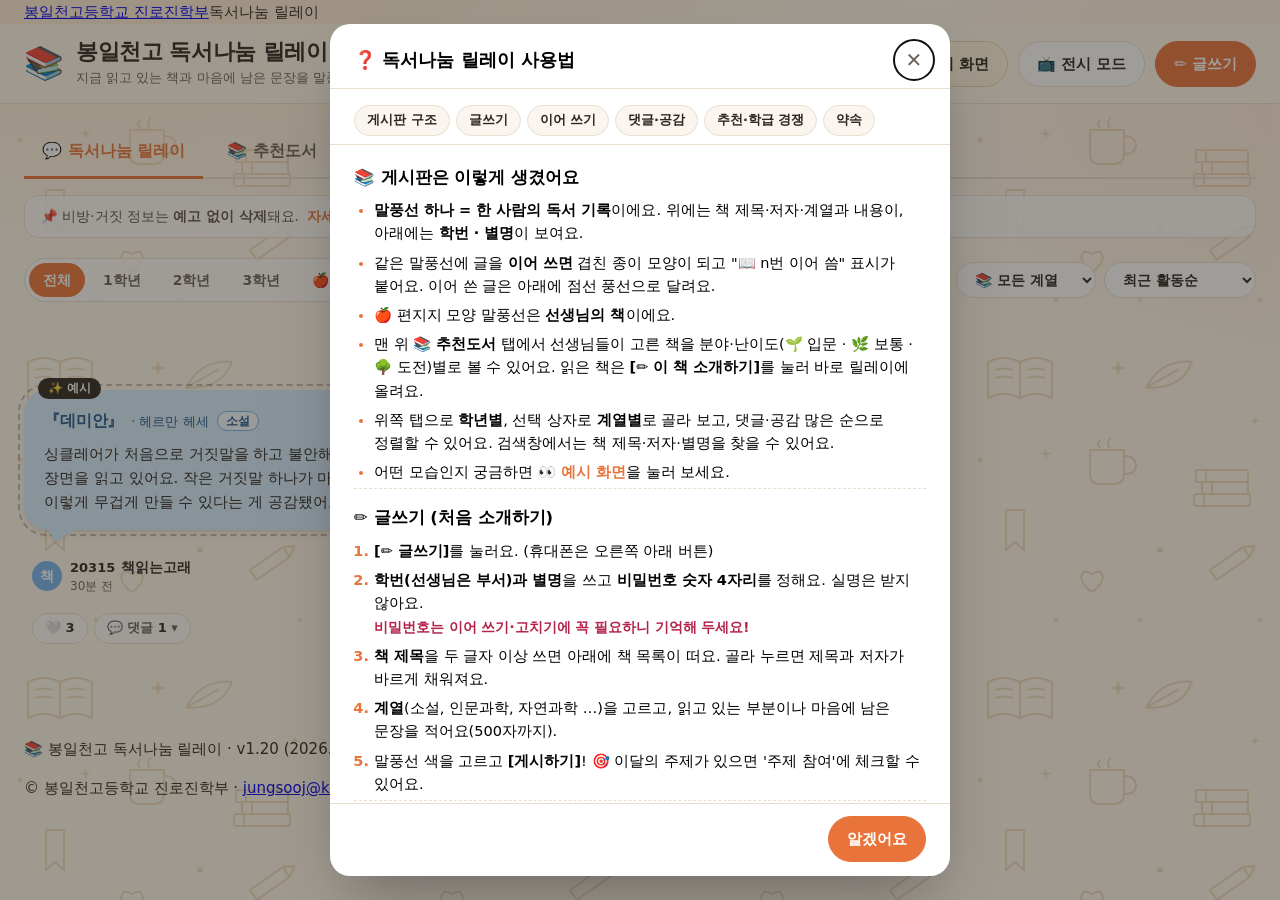
==== commit 9536f24f: "추천도서 원문 링크·출처별 보기·겹치는 책 정보 덧붙이기 (12차) - recommended_books 에 link(https, 500자) 칸 추가, 출처는 120자까지 - 엑셀 " ====
--- a/index.html
+++ b/index.html
@@ -4,7 +4,14 @@
   <meta charset="utf-8">
   <meta name="viewport" content="width=device-width, initial-scale=1, viewport-fit=cover">
   <meta name="theme-color" content="#fff8ec">
-  <meta name="robots" content="noindex, nofollow">
+  <meta name="robots" content="noindex, nofollow"><!-- 검색에는 나오지 않게 두고, 링크를 공유할 때 보이는 미리보기 정보만 아래에 둔다 -->
+  <meta name="description" content="봉일천고 학생과 선생님이 지금 읽는 책과 마음에 남은 문장을 말풍선으로 이어 나누는 게시판">
+  <meta property="og:type" content="website">
+  <meta property="og:title" content="봉일천고 독서나눔 릴레이">
+  <meta property="og:description" content="지금 읽고 있는 책과 마음에 남은 문장을 말풍선으로 이어 나눠요.">
+  <meta property="og:url" content="https://2023swhs3rd-a11y.github.io/book/">
+  <meta property="og:image" content="https://2023swhs3rd-a11y.github.io/book/docs/board-desktop.png">
+  <meta name="twitter:card" content="summary_large_image">
   <title>봉일천고 독서나눔 릴레이</title>
   <link rel="icon" href="img/favicon.svg" type="image/svg+xml">
   <link rel="icon" href="img/favicon-32.png" sizes="32x32" type="image/png">
@@ -71,6 +78,7 @@
         <div class="filter-selects">
           <input id="recSearch" type="search" placeholder="제목·저자 검색" aria-label="추천도서 검색" autocomplete="off">
           <select id="recCat" aria-label="분야별 보기" data-categories><option value="">📚 모든 분야</option></select>
+          <select id="recSrc" aria-label="출처별 보기" hidden><option value="">🏷️ 모든 출처</option></select>
           <select id="recSort" aria-label="정렬">
             <option value="new">최근 추가순</option>
             <option value="easy">쉬운 책부터</option>
@@ -381,10 +389,10 @@
     </form>
   </dialog>
 
-  <script src="js/config.js?v=20261029a"></script>
-  <script src="js/common.js?v=20261029a"></script>
-  <script src="js/examples.js?v=20261029a"></script>
-  <script src="js/board.js?v=20261029a"></script>
-  <script src="js/recommend.js?v=20261029a"></script>
+  <script src="js/config.js?v=20261103a"></script>
+  <script src="js/common.js?v=20261103a"></script>
+  <script src="js/examples.js?v=20261103a"></script>
+  <script src="js/board.js?v=20261103a"></script>
+  <script src="js/recommend.js?v=20261103a"></script>
 </body>
 </html>
--- a/css/style.css
+++ b/css/style.css
@@ -719,11 +719,13 @@
 .rec-note { margin: 0; font-size: 14px; line-height: 1.5; }
 .rec-foot { margin-top: auto; display: flex; flex-wrap: wrap; align-items: center; justify-content: space-between; gap: 6px; padding-top: 4px; }
 .rec-count { font-size: 12.5px; color: var(--muted); }
-.rec-source { font-size: 12px; color: var(--muted); }
+.rec-source { font-size: 12px; color: var(--muted); display: flex; flex-wrap: wrap; gap: 4px 10px; }
+.rec-link { color: inherit; font-weight: 600; text-decoration: underline; text-underline-offset: 2px; }
 @media (max-width: 640px) {
   .main-tabs button { flex: 1; padding: 10px 6px 12px; font-size: 15.5px; }
   .rec-list { grid-template-columns: 1fr; }
   .rec-filters .filter-selects { flex-wrap: wrap; }
   .rec-filters .filter-selects input { width: 100%; font-size: 16px; }
+  .rec-filters #recSrc { order: 1; flex: 1 1 100%; }
   .rec-cover { flex-basis: 72px; height: 104px; }
 }
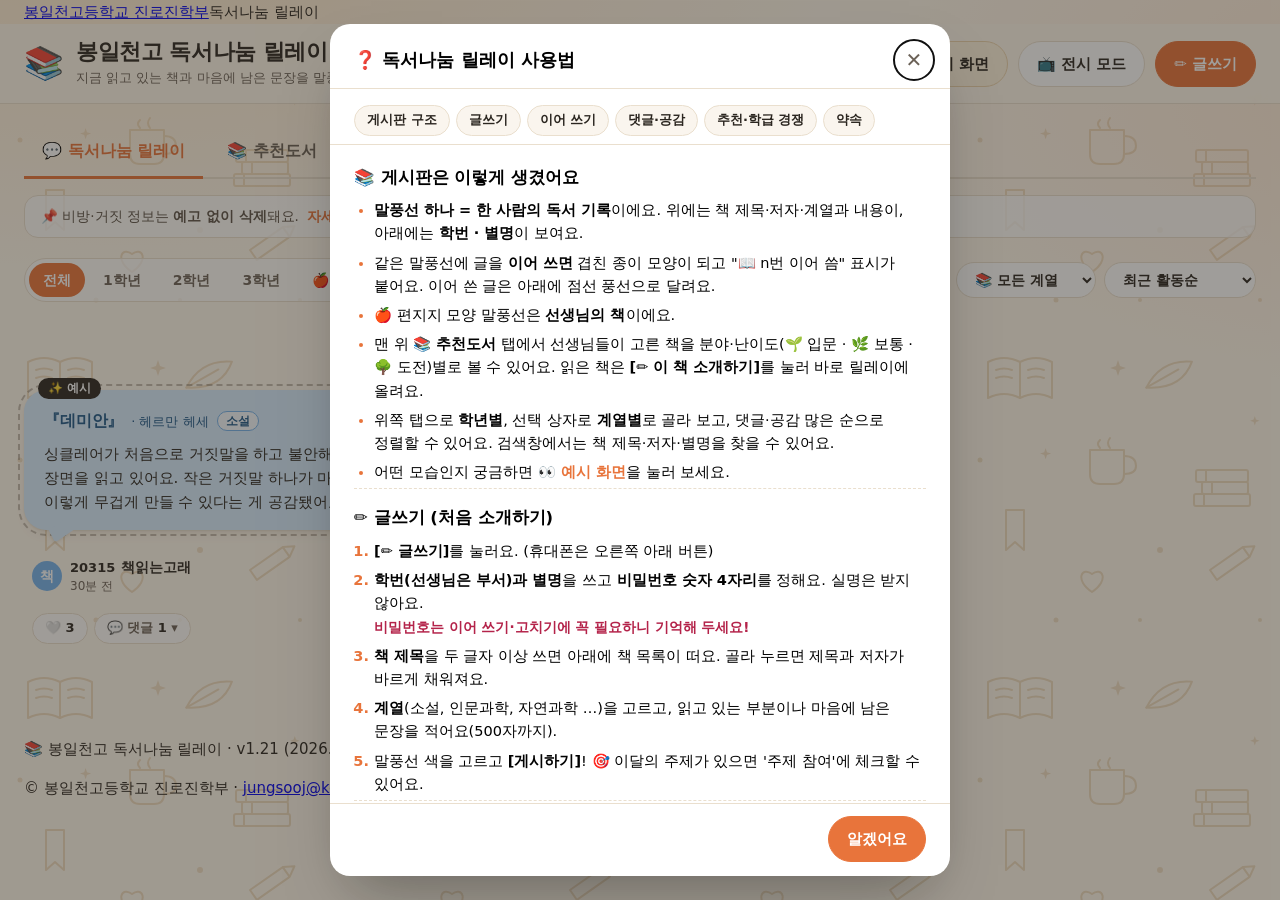
==== commit 5f77eceb: "추천도서 중복 정리·표지 자동 채우기·표지 크게 보기, 관리자 별명 고치기 (13차) - 같은 책 판단: 띄어쓰기·문장부호·괄호 안 글을 빼고 비교, 저자는 첫 번째 저자 (엑셀 " ====
--- a/index.html
+++ b/index.html
@@ -17,7 +17,7 @@
   <link rel="icon" href="img/favicon-32.png" sizes="32x32" type="image/png">
   <link rel="apple-touch-icon" href="img/apple-touch-icon.png">
   <link rel="stylesheet" href="/assets/site.css?v=1"><!-- 진로진학부 사이트 공통: Pretendard 글꼴·맨 위 경로 줄·바닥글 (2023swhs3rd-a11y.github.io 저장소) -->
-  <link rel="stylesheet" href="css/style.css?v=20261029b">
+  <link rel="stylesheet" href="css/style.css?v=20261106a">
 </head>
 <body class="board-page">
   <nav class="bon-bar" aria-label="진로진학부 사이트"><div class="bon-bar-in"><a href="/">봉일천고등학교 진로진학부</a><span aria-current="page">독서나눔 릴레이</span></div></nav>
@@ -389,10 +389,10 @@
     </form>
   </dialog>
 
-  <script src="js/config.js?v=20261103a"></script>
-  <script src="js/common.js?v=20261103a"></script>
-  <script src="js/examples.js?v=20261103a"></script>
-  <script src="js/board.js?v=20261103a"></script>
-  <script src="js/recommend.js?v=20261103a"></script>
+  <script src="js/config.js?v=20261106a"></script>
+  <script src="js/common.js?v=20261106a"></script>
+  <script src="js/examples.js?v=20261106a"></script>
+  <script src="js/board.js?v=20261106a"></script>
+  <script src="js/recommend.js?v=20261106a"></script>
 </body>
 </html>
--- a/css/style.css
+++ b/css/style.css
@@ -81,11 +81,12 @@
   max-width: 1400px; margin: 0 auto; padding: 14px 24px;
   display: flex; align-items: center; gap: 16px; justify-content: space-between;
 }
-.brand { display: flex; align-items: center; gap: 12px; min-width: 0; }
+.brand { display: flex; align-items: center; gap: 12px; min-width: 0; flex: 0 1 auto; }
+.brand h1 { white-space: nowrap; }
 .brand-icon { font-size: 32px; }
 .brand h1 { margin: 0; font-size: 22px; line-height: 1.25; letter-spacing: -0.02em; }
 .subtitle { margin: 2px 0 0; color: var(--muted); font-size: 13px; }
-.toolbar { display: flex; gap: 10px; align-items: center; }
+.toolbar { display: flex; gap: 10px; align-items: center; flex-wrap: wrap; justify-content: flex-end; }
 .search input {
   width: 260px; padding: 10px 16px; border-radius: 999px;
   border: 1px solid var(--line); background: var(--card);
@@ -516,6 +517,32 @@
 }
 #toast.show { opacity: 1; transform: translate(-50%, 0); }
 #toast.error { background: var(--danger); }
+
+/* ===== 태블릿·작은 노트북 (641~1100px): 제목 줄과 버튼 줄을 나눠 제목이 세로로 찌그러지지 않게 ===== */
+@media (min-width: 641px) and (max-width: 1100px) {
+  .topbar-inner { flex-wrap: wrap; padding: 12px 20px; gap: 10px 16px; }
+  .toolbar { flex: 1 1 100%; justify-content: flex-start; }
+  .tab-rec .toolbar { flex-basis: auto; justify-content: flex-end; } /* 추천도서 탭은 버튼이 하나뿐이라 제목 옆에 */
+  .toolbar .search { flex: 1 1 220px; }
+  .search input { width: 100%; }
+  main { padding: 20px; }
+}
+/* 화면 높이가 낮을 때(휴대폰·태블릿 가로): 위 바를 고정하면 글 볼 자리가 너무 좁아지므로 함께 스크롤 */
+@media (max-height: 600px) {
+  .board-page .topbar { position: static; }
+  .board-page .subtitle { display: none; }
+}
+@media (max-height: 600px) and (min-width: 641px) {
+  /* 가로로 눕힌 휴대폰: 글쓰기 창의 머리·바닥을 줄여 입력칸이 더 보이게 */
+  dialog.sheet { max-height: calc(100dvh - 16px); }
+  .sheet-head { padding: 8px 12px 6px 20px; }
+  .sheet-foot { padding: 8px 20px calc(8px + env(safe-area-inset-bottom)); }
+}
+/* 손가락으로 쓰는 기기: 누르는 곳을 넉넉하게 */
+@media (pointer: coarse) {
+  .btn { min-height: 40px; }
+  .btn.small { min-height: 34px; }
+}
 
 /* ===== 모바일: 한 줄 배치, 큰 글씨, 아래에서 올라오는 입력창 ===== */
 @media (max-width: 640px) {
@@ -707,6 +734,18 @@
 .rec-cover { flex: 0 0 84px; height: 120px; border-radius: 6px; overflow: hidden; background: #f3e9da; display: flex; align-items: center; justify-content: center; box-shadow: 0 2px 6px rgba(0, 0, 0, .12); }
 .rec-cover img { width: 100%; height: 100%; object-fit: cover; display: block; }
 .rec-cover.empty span { font-size: 32px; }
+button.rec-cover { border: 0; padding: 0; cursor: zoom-in; }
+button.rec-cover:focus-visible { outline: 3px solid var(--accent); outline-offset: 2px; }
+dialog.cover-view {
+  border: 0; border-radius: 18px; padding: 18px 18px 14px; background: var(--card); text-align: center;
+  width: min(440px, calc(100vw - 32px)); max-height: calc(100dvh - 32px); overflow: auto;
+  box-shadow: 0 30px 60px -20px rgba(0,0,0,.45);
+}
+dialog.cover-view::backdrop { background: rgba(43, 38, 32, .6); }
+dialog.cover-view img { display: block; margin: 0 auto; width: auto; max-width: 100%; max-height: calc(100dvh - 160px); border-radius: 6px; box-shadow: 0 6px 18px rgba(0,0,0,.2); }
+dialog.cover-view p { margin: 12px 0 0; font-size: 14px; color: var(--muted); }
+dialog.cover-view p b { color: var(--ink); font-size: 16px; }
+.cover-close { position: absolute; top: 6px; right: 6px; }
 .rec-body { flex: 1; min-width: 0; display: flex; flex-direction: column; gap: 6px; }
 .rec-body h3 { margin: 0; font-size: 17px; line-height: 1.35; }
 .rec-meta { margin: 0; font-size: 13.5px; color: var(--muted); }
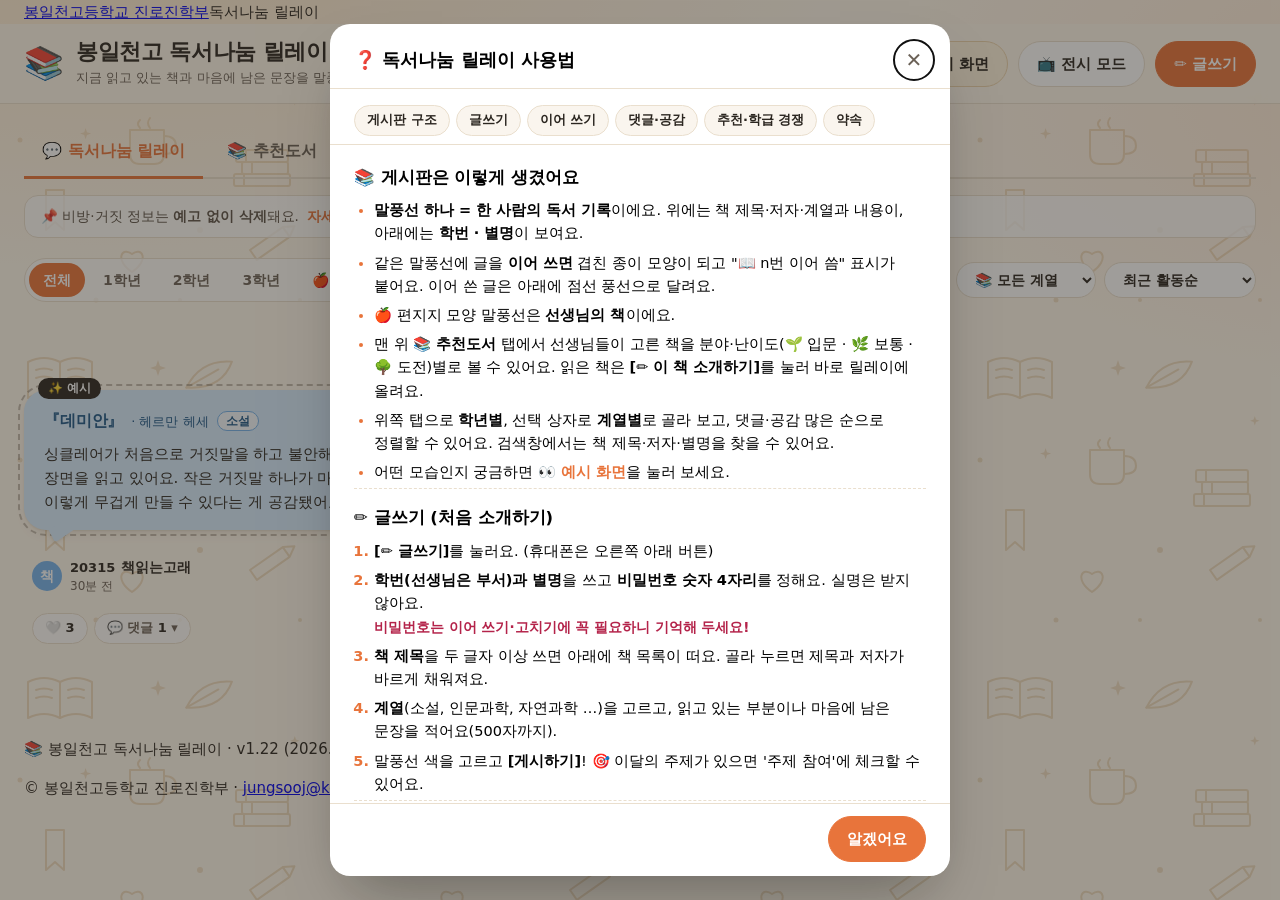
==== commit af969935: "중복 찾기가 책이 많을 때 멈춘 것처럼 보이던 문제 (14차) - admin_find_dup_recommended: 책마다 비교 열쇠를 한 번만 계산 (692권 1.6초 → 13m" ====
--- a/index.html
+++ b/index.html
@@ -17,7 +17,7 @@
   <link rel="icon" href="img/favicon-32.png" sizes="32x32" type="image/png">
   <link rel="apple-touch-icon" href="img/apple-touch-icon.png">
   <link rel="stylesheet" href="/assets/site.css?v=1"><!-- 진로진학부 사이트 공통: Pretendard 글꼴·맨 위 경로 줄·바닥글 (2023swhs3rd-a11y.github.io 저장소) -->
-  <link rel="stylesheet" href="css/style.css?v=20261106a">
+  <link rel="stylesheet" href="css/style.css?v=20261106b">
 </head>
 <body class="board-page">
   <nav class="bon-bar" aria-label="진로진학부 사이트"><div class="bon-bar-in"><a href="/">봉일천고등학교 진로진학부</a><span aria-current="page">독서나눔 릴레이</span></div></nav>
@@ -389,10 +389,10 @@
     </form>
   </dialog>
 
-  <script src="js/config.js?v=20261106a"></script>
-  <script src="js/common.js?v=20261106a"></script>
-  <script src="js/examples.js?v=20261106a"></script>
-  <script src="js/board.js?v=20261106a"></script>
-  <script src="js/recommend.js?v=20261106a"></script>
+  <script src="js/config.js?v=20261106b"></script>
+  <script src="js/common.js?v=20261106b"></script>
+  <script src="js/examples.js?v=20261106b"></script>
+  <script src="js/board.js?v=20261106b"></script>
+  <script src="js/recommend.js?v=20261106b"></script>
 </body>
 </html>
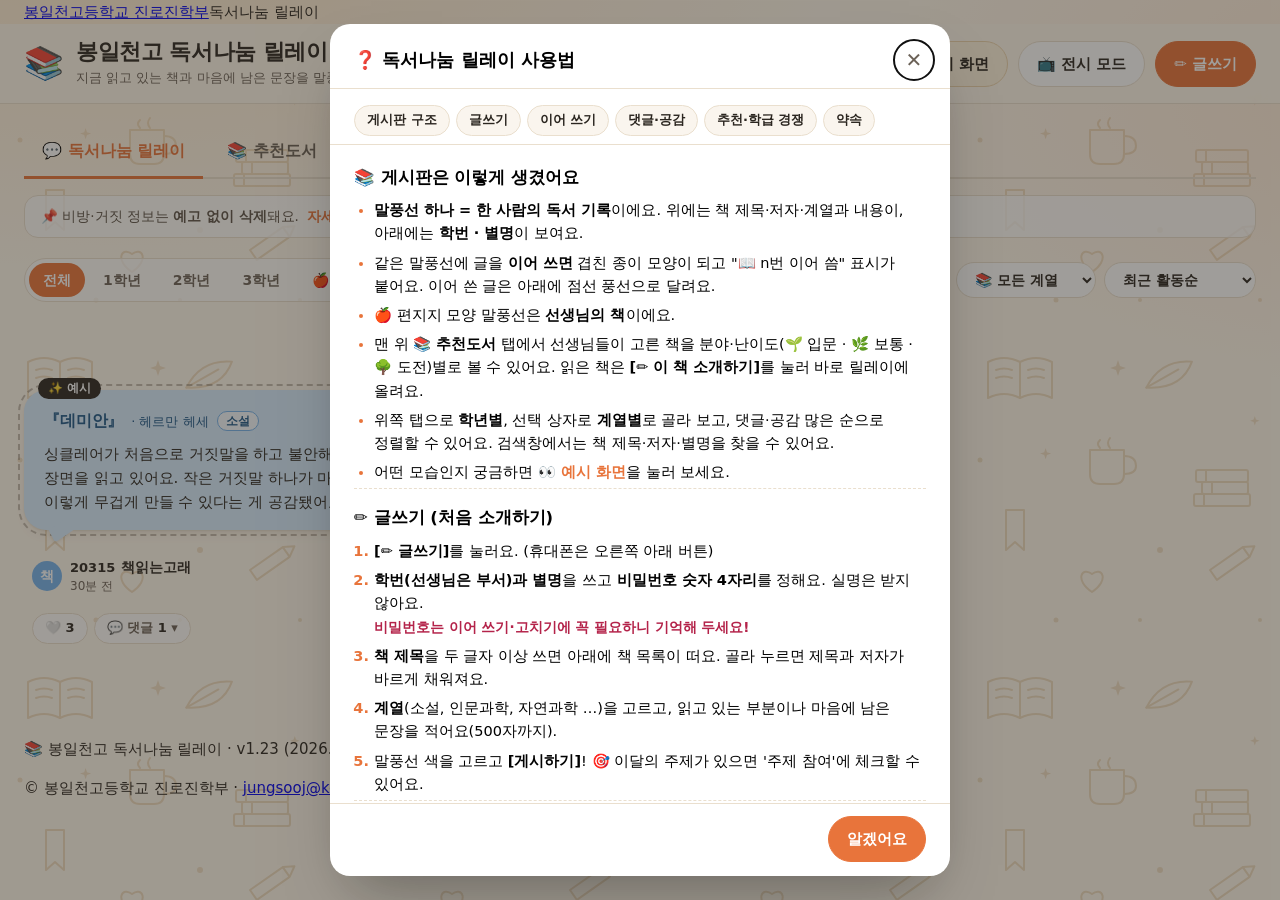
==== commit 85e269f3: "보안 보강: 가짜 신고 대량 숨김 막기, CSP, 외부 스크립트 지문 확인 - report(): 게시판 전체 신고 1분 30건, 자동 숨김 한 시간 10건 상한 - toggle_l" ====
--- a/index.html
+++ b/index.html
@@ -2,6 +2,9 @@
 <html lang="ko">
 <head>
   <meta charset="utf-8">
+  <!-- 보안: 이 페이지가 불러올 수 있는 곳을 제한합니다. Supabase 가 아닌 다른 서버나 새 외부 스크립트를 쓰게 되면 여기에도 추가하세요. -->
+  <meta http-equiv="Content-Security-Policy" content="default-src 'self'; style-src 'self' 'unsafe-inline'; img-src 'self' data: https:; font-src 'self'; connect-src 'self' https://*.supabase.co; object-src 'none'; base-uri 'self'; script-src 'self'">
+  <meta name="referrer" content="strict-origin-when-cross-origin">
   <meta name="viewport" content="width=device-width, initial-scale=1, viewport-fit=cover">
   <meta name="theme-color" content="#fff8ec">
   <meta name="robots" content="noindex, nofollow"><!-- 검색에는 나오지 않게 두고, 링크를 공유할 때 보이는 미리보기 정보만 아래에 둔다 -->
@@ -17,7 +20,7 @@
   <link rel="icon" href="img/favicon-32.png" sizes="32x32" type="image/png">
   <link rel="apple-touch-icon" href="img/apple-touch-icon.png">
   <link rel="stylesheet" href="/assets/site.css?v=1"><!-- 진로진학부 사이트 공통: Pretendard 글꼴·맨 위 경로 줄·바닥글 (2023swhs3rd-a11y.github.io 저장소) -->
-  <link rel="stylesheet" href="css/style.css?v=20261106b">
+  <link rel="stylesheet" href="css/style.css?v=20261108a">
 </head>
 <body class="board-page">
   <nav class="bon-bar" aria-label="진로진학부 사이트"><div class="bon-bar-in"><a href="/">봉일천고등학교 진로진학부</a><span aria-current="page">독서나눔 릴레이</span></div></nav>
@@ -389,10 +392,10 @@
     </form>
   </dialog>
 
-  <script src="js/config.js?v=20261106b"></script>
-  <script src="js/common.js?v=20261106b"></script>
-  <script src="js/examples.js?v=20261106b"></script>
-  <script src="js/board.js?v=20261106b"></script>
-  <script src="js/recommend.js?v=20261106b"></script>
+  <script src="js/config.js?v=20261108a"></script>
+  <script src="js/common.js?v=20261108a"></script>
+  <script src="js/examples.js?v=20261108a"></script>
+  <script src="js/board.js?v=20261108a"></script>
+  <script src="js/recommend.js?v=20261108a"></script>
 </body>
 </html>
